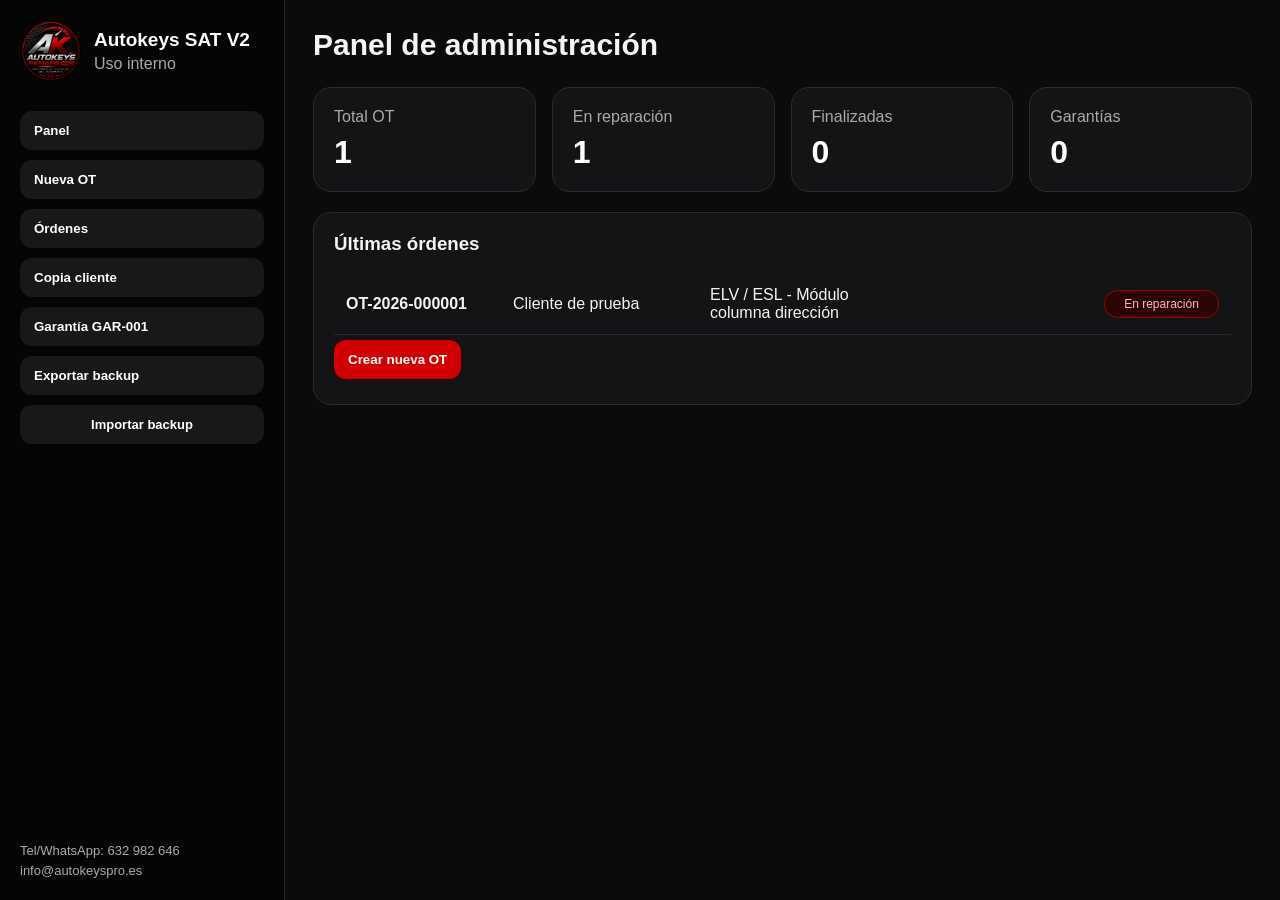
==== index.html @ c63511a7 "Rename AutokeysPro_SAT_V2.html to index.html" ====
<!DOCTYPE html>
<html lang="es">
<head>
<meta charset="UTF-8">
<meta name="viewport" content="width=device-width, initial-scale=1.0">
<title>Autokeys Remaps Pro SAT V2</title>
<style>
*{box-sizing:border-box}
body{margin:0;font-family:Arial,Helvetica,sans-serif;background:#0b0b0c;color:#f4f4f5}
.app{display:flex;min-height:100vh}
aside{width:285px;background:#050505;border-right:1px solid #252525;padding:20px;position:fixed;top:0;bottom:0;left:0}
main{margin-left:285px;padding:28px;width:calc(100% - 285px)}
.brand{display:flex;align-items:center;gap:12px;margin-bottom:24px}
.brand img{width:62px;height:62px;object-fit:contain;border-radius:50%;background:#111}
.brand h1{font-size:19px;margin:0;color:#fff}
.brand p{margin:4px 0 0;color:#aaa}
button,.fileLabel{border:0;border-radius:12px;background:#18181b;color:#fff;padding:12px 14px;font-weight:bold;cursor:pointer;margin:5px 0;display:inline-flex;align-items:center;gap:8px}
aside button,.fileLabel{width:100%;justify-content:flex-start}
button:hover,.red{background:#d00000}
.danger{background:#4a1111}
.fileLabel input{display:none}
.contact{position:absolute;bottom:20px;color:#aaa;font-size:13px;line-height:1.5}
h2{font-size:30px;margin-top:0}
h3{margin-top:0}
.cards{display:grid;grid-template-columns:repeat(4,1fr);gap:16px;margin-bottom:20px}
.card,.panel,.box{background:#141416;border:1px solid #2b2b30;border-radius:18px;padding:20px}
.card span{display:block;color:#aaa;margin-bottom:8px}
.card strong{font-size:32px;color:#fff}
.grid2{display:grid;grid-template-columns:1fr 1fr;gap:18px}
label{display:flex;flex-direction:column;color:#b8b8be;font-size:13px;margin-bottom:12px}
input,select,textarea{margin-top:6px;background:#09090b;color:#fff;border:1px solid #37373d;border-radius:10px;padding:10px;font-size:15px}
textarea{min-height:110px;resize:vertical}
.row{display:grid;grid-template-columns:155px 1fr 1fr 1fr 115px;gap:12px;padding:12px;border-bottom:1px solid #28282c;align-items:center}
.row.clickable{cursor:pointer}
.row.clickable:hover{background:#202024}
.pill{background:#2a0505;color:#ffb8b8;border:1px solid #a00000;border-radius:999px;padding:6px 10px;text-align:center;font-size:12px}
.search{display:flex;align-items:center;gap:10px;background:#141416;border:1px solid #2b2b30;border-radius:14px;padding:10px;margin-bottom:18px}
.search input{background:transparent;border:0;outline:0;width:100%;font-size:16px}
.services{display:flex;flex-wrap:wrap;gap:8px;margin-bottom:14px}
.serviceBtn{border:1px solid #333;background:#09090b;color:#ddd;border-radius:999px;padding:8px 12px;margin:0}
.serviceBtn.selected{background:#d00000;border-color:#d00000;color:#fff}
.actions{display:flex;gap:8px;flex-wrap:wrap;margin-bottom:16px}
.hidden{display:none!important}
.doc{background:#fff;color:#111;max-width:980px;margin:0 auto;padding:34px;border-radius:14px}
.docHeader{display:flex;align-items:center;gap:22px;border-bottom:4px solid #c00000;padding-bottom:18px;margin-bottom:20px}
.docHeader img{width:95px;height:95px;object-fit:contain}
.docHeader h1{font-size:28px;color:#c00000;margin:0}
.docHeader h2{font-size:18px;margin:4px 0;color:#111}
.docHeader p{margin:0;color:#555}
.docGrid{display:grid;grid-template-columns:1fr 1fr;gap:14px}
.info{border:1px solid #ccc;border-radius:10px;padding:14px;margin-bottom:14px}
.info h3{background:#111;color:#fff;margin:-14px -14px 12px;padding:8px 12px;border-radius:10px 10px 0 0;font-size:14px}
.info p{margin:8px 0}
.info span{float:right;text-align:right;max-width:60%}
.boxText{border:1px solid #ccc;border-radius:10px;min-height:90px;padding:14px;white-space:pre-wrap}
.priceBox{display:grid;grid-template-columns:1fr 1fr;gap:16px;margin:18px 0}
.priceBox div{background:#111;color:#fff;border-radius:12px;padding:18px}
.priceBox span{display:block;color:#ccc}
.priceBox strong{font-size:28px}
.docFooter{border-top:2px solid #c00000;margin-top:26px;padding-top:10px;text-align:center;color:#333;font-weight:bold}
.doc ul{line-height:1.6}
@media(max-width:900px){
  .app{display:block}
  aside{position:relative;width:100%;height:auto}
  main{margin-left:0;width:100%;padding:16px}
  .cards,.grid2,.docGrid{grid-template-columns:1fr}
  .row{grid-template-columns:1fr}
  .contact{position:static;margin-top:20px}
  .info span{float:none;display:block;max-width:100%;text-align:left}
}
@media print{
  @page{size:A4;margin:10mm}
  body{background:#fff;color:#000}
  aside,.noPrint{display:none!important}
  main{margin:0!important;width:100%!important;padding:0!important}
  .doc{max-width:none;padding:0;border-radius:0}
}
</style>
</head>
<body>
<div class="app">
<aside class="noPrint">
  <div class="brand">
    <img src="[data-uri]" alt="Logo">
    <div><h1>Autokeys SAT V2</h1><p>Uso interno</p></div>
  </div>
  <button onclick="showDashboard()">Panel</button>
  <button onclick="newOrder()">Nueva OT</button>
  <button onclick="showOrders()">Órdenes</button>
  <button onclick="showClientCopy()">Copia cliente</button>
  <button onclick="showWarranty()">Garantía GAR-001</button>
  <button onclick="exportBackup()">Exportar backup</button>
  <label class="fileLabel">Importar backup<input type="file" accept=".json" onchange="importBackup(event)"></label>
  <div class="contact">Tel/WhatsApp: 632 982 646<br>info@autokeyspro.es</div>
</aside>

<main id="main"></main>
</div>

<script>
const LOGO = "[data-uri]";
const SERVICES = [
"Diagnóstico","Reparación electrónica","Clonación","Virginización","Programación","Codificación","Adaptación",
"Lectura EEPROM","Lectura FLASH","Lectura MCU / MPC","Bench","Boot","OBD","Recuperación de datos","Transferencia de datos",
"Actualización software","Downgrade software","Duplicado de llaves","Programación de llaves","All Keys Lost",
"Reparación inmovilizador","Sincronización ECU / IMMO","Extracción PIN","Extracción CS","Extracción ISN","Immo Off",
"ELV / ESL","EZS / EIS","CAS","FEM / BDC","BCM","BSI","UCH","FRM","Gateway","ECU Motor","TCU / Caja automática",
"Cuadro de instrumentos","Airbag","ABS / ESP","EPS","Módulo columna dirección","Módulos confort",
"Reparación sistema Airbag","Reparación sistema IMMO","Reparación bloqueo electrónico de dirección",
"Clonación unidades usadas","Configuración módulos nuevos","Stage 1","Stage 2","Stage 3","Pops & Bangs","Hard Cut",
"Launch Control","VMAX Off","DPF Off","EGR Off","AdBlue Off","OPF / GPF Off","Swirl Flaps Off","Start/Stop Off",
"Catalizador Off","Desactivación DTC","Ajuste caja automática","Calibración personalizada"
];
const STATUS = ["Recibido","En diagnóstico","En reparación","Pendiente cliente","Finalizado","Enviado","Garantía"];
const PAYMENTS = ["Pendiente","Efectivo","Transferencia","Tarjeta","Bizum"];

let orders = JSON.parse(localStorage.getItem("ak_sat_v2_orders") || "null") || [
  {
    id:"OT-2026-000001",dateIn:new Date().toISOString().slice(0,10),dateOut:"",technician:"",
    client:"Cliente de prueba",phone:"632982646",email:"info@autokeyspro.es",
    vehicleBrand:"Mercedes-Benz",vehicleModel:"Clase C",plate:"0000-XXX",vin:"WDD*************",
    moduleType:"ELV / ESL - Módulo columna dirección",moduleRef:"A204545****",moduleSerial:"",
    moduleSource:"Aportado por cliente",status:"En reparación",trackingIn:"",trackingOut:"",
    services:["Diagnóstico","Reparación electrónica","ELV / ESL","Módulo columna dirección"],
    serviceManual:"Reparación y programación de módulo de columna de dirección",
    unitManual:"Módulo ELV/ESL",fault:"Bloqueo de dirección no desbloquea.",
    diagnosis:"Pendiente de comprobación en banco.",work:"",replacedParts:"",tests:"",
    observationsInternal:"",observationsClient:"Servicio sujeto a verificación técnica.",
    price:"180,00",paymentMethod:"Pendiente",warrantyApplies:true,warrantyNotes:""
  }
];
let selectedId = orders[0]?.id || "";

function save(){ localStorage.setItem("ak_sat_v2_orders", JSON.stringify(orders)); }
function selected(){ return orders.find(o=>o.id===selectedId) || orders[0]; }
function makeId(){
  const year = new Date().getFullYear();
  const nums = orders.map(o=>o.id).filter(id=>id.startsWith("OT-"+year+"-")).map(id=>parseInt(id.split("-").pop(),10)).filter(Boolean);
  const next = nums.length ? Math.max(...nums)+1 : 1;
  return "OT-"+year+"-"+String(next).padStart(6,"0");
}
function emptyOrder(){
 return {
  id:makeId(),dateIn:new Date().toISOString().slice(0,10),dateOut:"",technician:"",
  client:"",phone:"",email:"",vehicleBrand:"",vehicleModel:"",plate:"",vin:"",
  moduleType:"",moduleRef:"",moduleSerial:"",moduleSource:"Aportado por cliente",
  status:"Recibido",trackingIn:"",trackingOut:"",services:[],serviceManual:"",unitManual:"",
  fault:"",diagnosis:"",work:"",replacedParts:"",tests:"",observationsInternal:"",
  observationsClient:"",price:"",paymentMethod:"Pendiente",warrantyApplies:true,warrantyNotes:""
 };
}
function esc(v){ return String(v ?? "").replace(/[&<>"']/g, m => ({'&':'&amp;','<':'&lt;','>':'&gt;','"':'&quot;',"'":'&#039;'}[m])); }
function setField(field,value){ const o=selected(); o[field]=value; save(); }
function toggleService(service){
 const o=selected();
 o.services = o.services || [];
 if(o.services.includes(service)) o.services=o.services.filter(s=>s!==service); else o.services.push(service);
 save(); showEditor();
}
function newOrder(){
 const o=emptyOrder();
 orders.unshift(o); selectedId=o.id; save(); showEditor();
}
function deleteOrder(){
 const o=selected(); if(!o) return;
 if(confirm("¿Eliminar esta orden?")){ orders=orders.filter(x=>x.id!==o.id); selectedId=orders[0]?.id||""; save(); showOrders(); }
}
function showDashboard(){
 const total=orders.length;
 const rep=orders.filter(o=>o.status==="En reparación").length;
 const fin=orders.filter(o=>o.status==="Finalizado").length;
 const gar=orders.filter(o=>o.status==="Garantía").length;
 document.getElementById("main").innerHTML = `
 <div class="noPrint"><h2>Panel de administración</h2></div>
 <div class="cards">
  <div class="card"><span>Total OT</span><strong>${total}</strong></div>
  <div class="card"><span>En reparación</span><strong>${rep}</strong></div>
  <div class="card"><span>Finalizadas</span><strong>${fin}</strong></div>
  <div class="card"><span>Garantías</span><strong>${gar}</strong></div>
 </div>
 <div class="panel"><h3>Últimas órdenes</h3>
 ${orders.slice(0,8).map(o=>`<div class="row"><b>${esc(o.id)}</b><span>${esc(o.client||"Sin cliente")}</span><span>${esc(o.moduleType||"Sin módulo")}</span><span></span><span class="pill">${esc(o.status)}</span></div>`).join("")}
 <button class="red" onclick="newOrder()">Crear nueva OT</button>
 </div>`;
}
function showOrders(query=""){
 const q=query.toLowerCase();
 const filtered=orders.filter(o=>!q || [o.id,o.client,o.phone,o.email,o.plate,o.vin,o.moduleType,o.moduleRef,o.status].some(v=>String(v||"").toLowerCase().includes(q)));
 document.getElementById("main").innerHTML = `
 <h2>Órdenes de trabajo</h2>
 <div class="search noPrint"><input value="${esc(query)}" oninput="showOrders(this.value)" placeholder="Buscar por OT, cliente, matrícula, VIN, módulo..."></div>
 <div class="panel">
 ${filtered.map(o=>`<div class="row clickable" onclick="selectedId='${esc(o.id)}';showEditor()">
 <b>${esc(o.id)}</b><span>${esc(o.client||"Sin cliente")}</span><span>${esc((o.vehicleBrand||"")+" "+(o.vehicleModel||""))}</span><span>${esc(o.moduleType||"")}</span><span class="pill">${esc(o.status)}</span></div>`).join("")}
 </div>`;
}
function input(label,field,type="text"){ const o=selected(); return `<label>${label}<input type="${type}" value="${esc(o[field])}" oninput="setField('${field}',this.value)"></label>`; }
function textarea(label,field){ const o=selected(); return `<label>${label}<textarea oninput="setField('${field}',this.value)">${esc(o[field])}</textarea></label>`; }
function select(label,field,options){ const o=selected(); return `<label>${label}<select onchange="setField('${field}',this.value)">${options.map(x=>`<option ${o[field]===x?'selected':''}>${esc(x)}</option>`).join("")}</select></label>`; }

function showEditor(){
 const o=selected(); if(!o) return showDashboard();
 document.getElementById("main").innerHTML = `
 <div class="noPrint actions">
   <h2 style="flex:1">Orden ${esc(o.id)}</h2>
   <button onclick="showClientCopy()">Copia cliente</button>
   <button onclick="showWarranty()">Garantía GAR-001</button>
   <button onclick="window.print()">Imprimir</button>
   <button class="danger" onclick="deleteOrder()">Eliminar</button>
 </div>
 <div class="grid2">
  <div class="box"><h3>Datos de orden</h3>
   ${input("Nº Orden","id")}
   ${input("Fecha entrada","dateIn","date")}
   ${input("Fecha salida","dateOut","date")}
   ${input("Técnico asignado","technician")}
   ${select("Estado","status",STATUS)}
  </div>
  <div class="box"><h3>Cliente</h3>
   ${input("Cliente / Empresa","client")}
   ${input("Teléfono","phone")}
   ${input("Email","email")}
  </div>
  <div class="box"><h3>Vehículo</h3>
   ${input("Marca","vehicleBrand")}
   ${input("Modelo","vehicleModel")}
   ${input("Matrícula","plate")}
   ${input("VIN","vin")}
  </div>
  <div class="box"><h3>Módulo / Unidad</h3>
   ${input("Tipo módulo / unidad","moduleType")}
   ${input("Referencia","moduleRef")}
   ${input("Nº serie","moduleSerial")}
   ${select("Procedencia","moduleSource",["Aportado por cliente","Suministrado por AUTOKEYS REMAPS PRO"])}
  </div>
 </div>
 <div class="box"><h3>Servicios solicitados / realizados</h3>
  <div class="services">
   ${SERVICES.map(s=>`<button class="serviceBtn ${(o.services||[]).includes(s)?'selected':''}" onclick="toggleService('${esc(s)}')">${esc(s)}</button>`).join("")}
  </div>
  ${input("Servicio realizado manual para copia cliente / garantía","serviceManual")}
  ${input("Módulo o unidad intervenida manual para garantía","unitManual")}
 </div>
 <div class="grid2">
  ${textarea("Descripción de avería","fault")}
  ${textarea("Diagnóstico técnico interno","diagnosis")}
  ${textarea("Trabajo realizado","work")}
  ${textarea("Componentes sustituidos","replacedParts")}
  ${textarea("Pruebas realizadas","tests")}
  ${textarea("Observaciones internas","observationsInternal")}
  ${textarea("Observaciones para cliente","observationsClient")}
  <div class="box"><h3>Precio y entrega</h3>
   ${input("Precio a cobrar al cliente (€)","price")}
   ${select("Forma de pago","paymentMethod",PAYMENTS)}
   ${input("Nº seguimiento entrada","trackingIn")}
   ${input("Nº seguimiento salida","trackingOut")}
   <label><span><input type="checkbox" ${o.warrantyApplies?'checked':''} onchange="setField('warrantyApplies',this.checked)"> Garantía aplicada</span></label>
   ${textarea("Notas garantía","warrantyNotes")}
  </div>
 </div>`;
}
function docHeader(title, code){
 return `<div class="docHeader"><img src="${LOGO}"><div><h1>AUTOKEYS REMAPS PRO</h1><h2>${title}</h2><p>${esc(code)}</p></div></div>`;
}
function info(title,rows){
 return `<div class="info"><h3>${title}</h3>${rows.map(r=>`<p><b>${esc(r[0])}:</b> <span>${esc(r[1]||"—")}</span></p>`).join("")}</div>`;
}
function footer(){
 return `<footer class="docFooter">AUTOKEYS REMAPS PRO · Tel/WhatsApp: 632 982 646 · info@autokeyspro.es</footer>`;
}
function showClientCopy(){
 const o=selected(); if(!o) return;
 document.getElementById("main").innerHTML = `
 <div class="doc">
  ${docHeader("INFORME DE SERVICIO AL CLIENTE", o.id)}
  <div class="docGrid">
   ${info("Orden",[["Nº Orden",o.id],["Fecha entrada",o.dateIn],["Fecha entrega",o.dateOut||"Pendiente"],["Estado",o.status]])}
   ${info("Cliente",[["Cliente",o.client],["Teléfono",o.phone],["Email",o.email]])}
   ${info("Vehículo",[["Marca / Modelo",(o.vehicleBrand||"")+" "+(o.vehicleModel||"")],["Matrícula",o.plate],["VIN",o.vin]])}
   ${info("Servicio",[["Servicio realizado",o.serviceManual || (o.services||[]).join(", ")],["Módulo / Unidad",o.unitManual || o.moduleType],["Referencia",o.moduleRef]])}
  </div>
  <h3>Resultado / observaciones</h3>
  <p class="boxText">${esc(o.observationsClient || o.work || "Servicio realizado según orden de trabajo.")}</p>
  <div class="priceBox">
   <div><span>Importe del servicio</span><strong>${esc(o.price ? o.price + " €" : "Pendiente")}</strong></div>
   <div><span>Forma de pago</span><strong>${esc(o.paymentMethod)}</strong></div>
  </div>
  <h3>Garantía</h3>
  <p>El presente servicio queda sujeto a las condiciones generales de garantía GAR-001 de AUTOKEYS REMAPS PRO incluidas en la documentación entregada.</p>
  ${footer()}
 </div>
 <div class="noPrint actions" style="justify-content:center;margin-top:20px">
  <button onclick="window.print()">Imprimir / Guardar PDF</button>
  <button onclick="showEditor()">Volver a OT</button>
 </div>`;
}
function showWarranty(){
 const o=selected(); if(!o) return;
 document.getElementById("main").innerHTML = `
 <div class="doc">
  ${docHeader("GAR-001 · CONDICIONES GENERALES DE GARANTÍA", o.id)}
  <div class="docGrid">
   ${info("Datos del servicio",[["Nº Orden",o.id],["Fecha",o.dateOut||o.dateIn],["Cliente",o.client],["Servicio realizado",o.serviceManual || (o.services||[]).join(", ")],["Módulo / Unidad intervenida",o.unitManual || o.moduleType],["Procedencia",o.moduleSource]])}
   ${info("Contacto",[["Empresa","AUTOKEYS REMAPS PRO"],["Tel/WhatsApp","632 982 646"],["Correo","info@autokeyspro.es"]])}
  </div>
  <h3>Garantía del servicio</h3>
  <p>AUTOKEYS REMAPS PRO garantiza exclusivamente la intervención técnica realizada sobre el servicio, módulo o unidad indicada en esta orden de trabajo.</p>
  <h3>Verificación de garantía</h3>
  <p>Cualquier incidencia deberá ser verificada por AUTOKEYS REMAPS PRO mediante la comprobación física del vehículo, módulo o unidad correspondiente. No será posible determinar el origen de una avería o mal funcionamiento sin la correspondiente comprobación técnica.</p>
  <h3>Exclusiones de garantía</h3>
  <ul>
    <li>Manipulación, apertura, reparación o modificación por terceros ajenos a AUTOKEYS REMAPS PRO.</li>
    <li>Instalación incorrecta o realizada por personal no cualificado o no profesional del sector.</li>
    <li>Daños por cortocircuitos, sobretensiones, humedad, golpes, conexión defectuosa o problemas eléctricos del vehículo.</li>
    <li>Averías en otros sistemas electrónicos, mecánicos, red CAN, inmovilizador, cableado o unidades asociadas.</li>
    <li>Diagnósticos o informes emitidos por terceros sin verificación por parte de AUTOKEYS REMAPS PRO.</li>
  </ul>
  <h3>Material aportado por el cliente</h3>
  <p>Cuando el servicio sea realizado sobre módulos, centralitas, unidades electrónicas o cualquier otro material suministrado por el cliente, AUTOKEYS REMAPS PRO garantiza exclusivamente la intervención técnica efectuada sobre dicho material.</p>
  <p>AUTOKEYS REMAPS PRO no será responsable del funcionamiento final del sistema, vehículo o conjunto electrónico cuando el material utilizado haya sido aportado por el cliente o por terceros ajenos a nuestra empresa.</p>
  <p>Asimismo, AUTOKEYS REMAPS PRO no podrá garantizar el correcto funcionamiento de módulos usados, reparados previamente, manipulados, reacondicionados o de procedencia desconocida suministrados por el cliente.</p>
  <p>La responsabilidad de AUTOKEYS REMAPS PRO quedará limitada exclusivamente al trabajo realizado sobre el componente recibido, sin que ello implique garantía sobre el estado interno previo del mismo ni sobre su compatibilidad o funcionamiento final una vez instalado.</p>
  <p>AUTOKEYS REMAPS PRO únicamente asumirá responsabilidad sobre el correcto funcionamiento y garantía integral de los módulos, unidades o componentes suministrados directamente por nuestra empresa.</p>
  <h3>Limitación de responsabilidad</h3>
  <p>AUTOKEYS REMAPS PRO no asumirá responsabilidad por daños derivados de una instalación incorrecta, manipulaciones posteriores, modificaciones no autorizadas o fallos ajenos al trabajo realizado.</p>
  <p>La aceptación, instalación o utilización del servicio implica la conformidad con las presentes condiciones.</p>
  ${footer()}
 </div>
 <div class="noPrint actions" style="justify-content:center;margin-top:20px">
  <button onclick="window.print()">Imprimir / Guardar PDF</button>
  <button onclick="showEditor()">Volver a OT</button>
 </div>`;
}
function exportBackup(){
 const blob=new Blob([JSON.stringify(orders,null,2)],{type:"application/json"});
 const a=document.createElement("a");
 a.href=URL.createObjectURL(blob);
 a.download="autokeys_sat_backup.json";
 a.click();
}
function importBackup(e){
 const file=e.target.files[0]; if(!file) return;
 const reader=new FileReader();
 reader.onload=()=>{try{ const data=JSON.parse(reader.result); if(Array.isArray(data)){orders=data; selectedId=orders[0]?.id||""; save(); alert("Backup importado correctamente"); showDashboard();} else alert("Archivo no válido"); }catch{alert("Archivo no válido")}};
 reader.readAsText(file);
}
showDashboard();
</script>
</body>
</html>
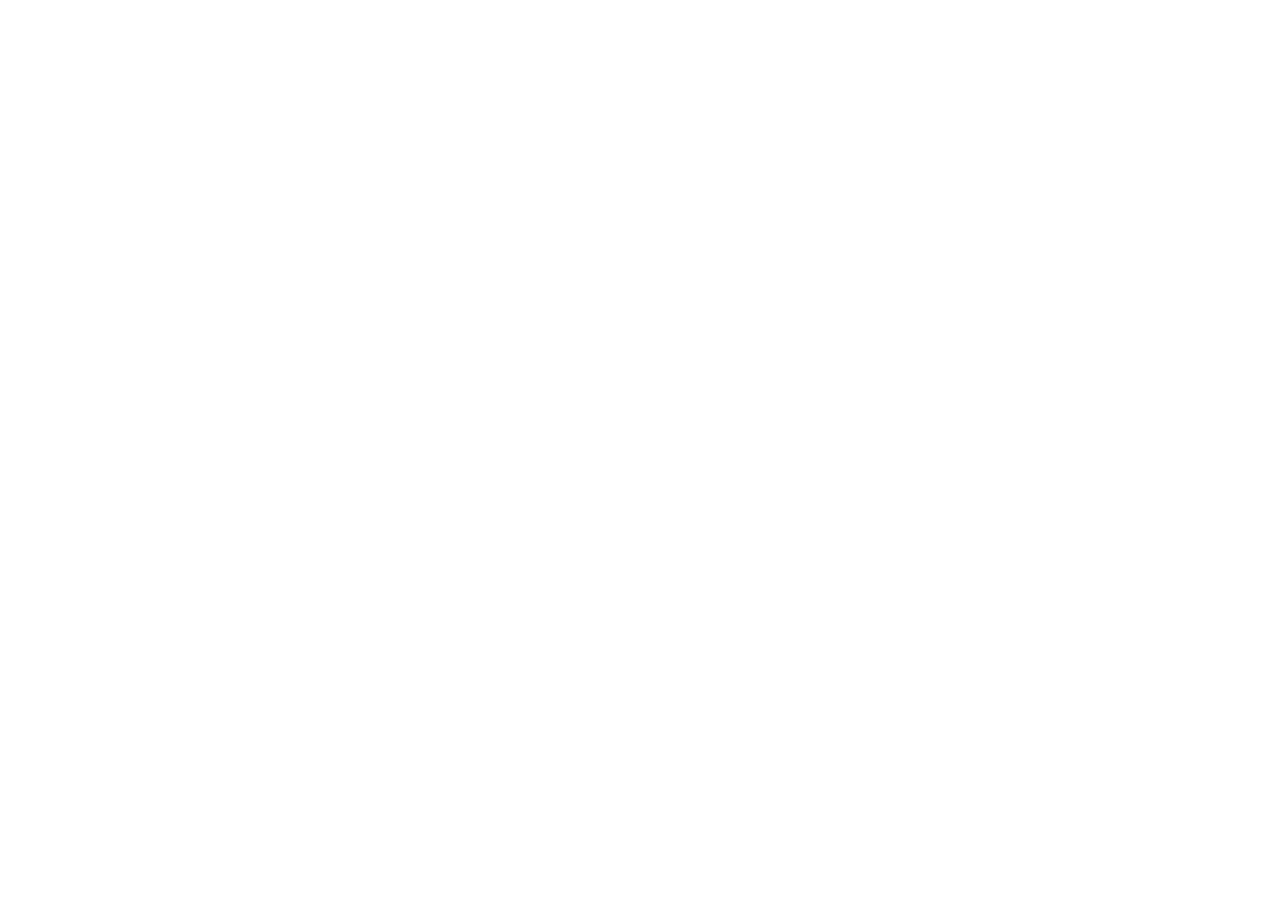
==== commit b8e662b6: "Add files via upload" ====
--- a/index.html
+++ b/index.html
@@ -1,350 +1 @@
-<!DOCTYPE html>
-<html lang="es">
-<head>
-<meta charset="UTF-8">
-<meta name="viewport" content="width=device-width, initial-scale=1.0">
-<title>Autokeys Remaps Pro SAT V2</title>
-<style>
-*{box-sizing:border-box}
-body{margin:0;font-family:Arial,Helvetica,sans-serif;background:#0b0b0c;color:#f4f4f5}
-.app{display:flex;min-height:100vh}
-aside{width:285px;background:#050505;border-right:1px solid #252525;padding:20px;position:fixed;top:0;bottom:0;left:0}
-main{margin-left:285px;padding:28px;width:calc(100% - 285px)}
-.brand{display:flex;align-items:center;gap:12px;margin-bottom:24px}
-.brand img{width:62px;height:62px;object-fit:contain;border-radius:50%;background:#111}
-.brand h1{font-size:19px;margin:0;color:#fff}
-.brand p{margin:4px 0 0;color:#aaa}
-button,.fileLabel{border:0;border-radius:12px;background:#18181b;color:#fff;padding:12px 14px;font-weight:bold;cursor:pointer;margin:5px 0;display:inline-flex;align-items:center;gap:8px}
-aside button,.fileLabel{width:100%;justify-content:flex-start}
-button:hover,.red{background:#d00000}
-.danger{background:#4a1111}
-.fileLabel input{display:none}
-.contact{position:absolute;bottom:20px;color:#aaa;font-size:13px;line-height:1.5}
-h2{font-size:30px;margin-top:0}
-h3{margin-top:0}
-.cards{display:grid;grid-template-columns:repeat(4,1fr);gap:16px;margin-bottom:20px}
-.card,.panel,.box{background:#141416;border:1px solid #2b2b30;border-radius:18px;padding:20px}
-.card span{display:block;color:#aaa;margin-bottom:8px}
-.card strong{font-size:32px;color:#fff}
-.grid2{display:grid;grid-template-columns:1fr 1fr;gap:18px}
-label{display:flex;flex-direction:column;color:#b8b8be;font-size:13px;margin-bottom:12px}
-input,select,textarea{margin-top:6px;background:#09090b;color:#fff;border:1px solid #37373d;border-radius:10px;padding:10px;font-size:15px}
-textarea{min-height:110px;resize:vertical}
-.row{display:grid;grid-template-columns:155px 1fr 1fr 1fr 115px;gap:12px;padding:12px;border-bottom:1px solid #28282c;align-items:center}
-.row.clickable{cursor:pointer}
-.row.clickable:hover{background:#202024}
-.pill{background:#2a0505;color:#ffb8b8;border:1px solid #a00000;border-radius:999px;padding:6px 10px;text-align:center;font-size:12px}
-.search{display:flex;align-items:center;gap:10px;background:#141416;border:1px solid #2b2b30;border-radius:14px;padding:10px;margin-bottom:18px}
-.search input{background:transparent;border:0;outline:0;width:100%;font-size:16px}
-.services{display:flex;flex-wrap:wrap;gap:8px;margin-bottom:14px}
-.serviceBtn{border:1px solid #333;background:#09090b;color:#ddd;border-radius:999px;padding:8px 12px;margin:0}
-.serviceBtn.selected{background:#d00000;border-color:#d00000;color:#fff}
-.actions{display:flex;gap:8px;flex-wrap:wrap;margin-bottom:16px}
-.hidden{display:none!important}
-.doc{background:#fff;color:#111;max-width:980px;margin:0 auto;padding:34px;border-radius:14px}
-.docHeader{display:flex;align-items:center;gap:22px;border-bottom:4px solid #c00000;padding-bottom:18px;margin-bottom:20px}
-.docHeader img{width:95px;height:95px;object-fit:contain}
-.docHeader h1{font-size:28px;color:#c00000;margin:0}
-.docHeader h2{font-size:18px;margin:4px 0;color:#111}
-.docHeader p{margin:0;color:#555}
-.docGrid{display:grid;grid-template-columns:1fr 1fr;gap:14px}
-.info{border:1px solid #ccc;border-radius:10px;padding:14px;margin-bottom:14px}
-.info h3{background:#111;color:#fff;margin:-14px -14px 12px;padding:8px 12px;border-radius:10px 10px 0 0;font-size:14px}
-.info p{margin:8px 0}
-.info span{float:right;text-align:right;max-width:60%}
-.boxText{border:1px solid #ccc;border-radius:10px;min-height:90px;padding:14px;white-space:pre-wrap}
-.priceBox{display:grid;grid-template-columns:1fr 1fr;gap:16px;margin:18px 0}
-.priceBox div{background:#111;color:#fff;border-radius:12px;padding:18px}
-.priceBox span{display:block;color:#ccc}
-.priceBox strong{font-size:28px}
-.docFooter{border-top:2px solid #c00000;margin-top:26px;padding-top:10px;text-align:center;color:#333;font-weight:bold}
-.doc ul{line-height:1.6}
-@media(max-width:900px){
-  .app{display:block}
-  aside{position:relative;width:100%;height:auto}
-  main{margin-left:0;width:100%;padding:16px}
-  .cards,.grid2,.docGrid{grid-template-columns:1fr}
-  .row{grid-template-columns:1fr}
-  .contact{position:static;margin-top:20px}
-  .info span{float:none;display:block;max-width:100%;text-align:left}
-}
-@media print{
-  @page{size:A4;margin:10mm}
-  body{background:#fff;color:#000}
-  aside,.noPrint{display:none!important}
-  main{margin:0!important;width:100%!important;padding:0!important}
-  .doc{max-width:none;padding:0;border-radius:0}
-}
-</style>
-</head>
-<body>
-<div class="app">
-<aside class="noPrint">
-  <div class="brand">
-    <img src="[data-uri]